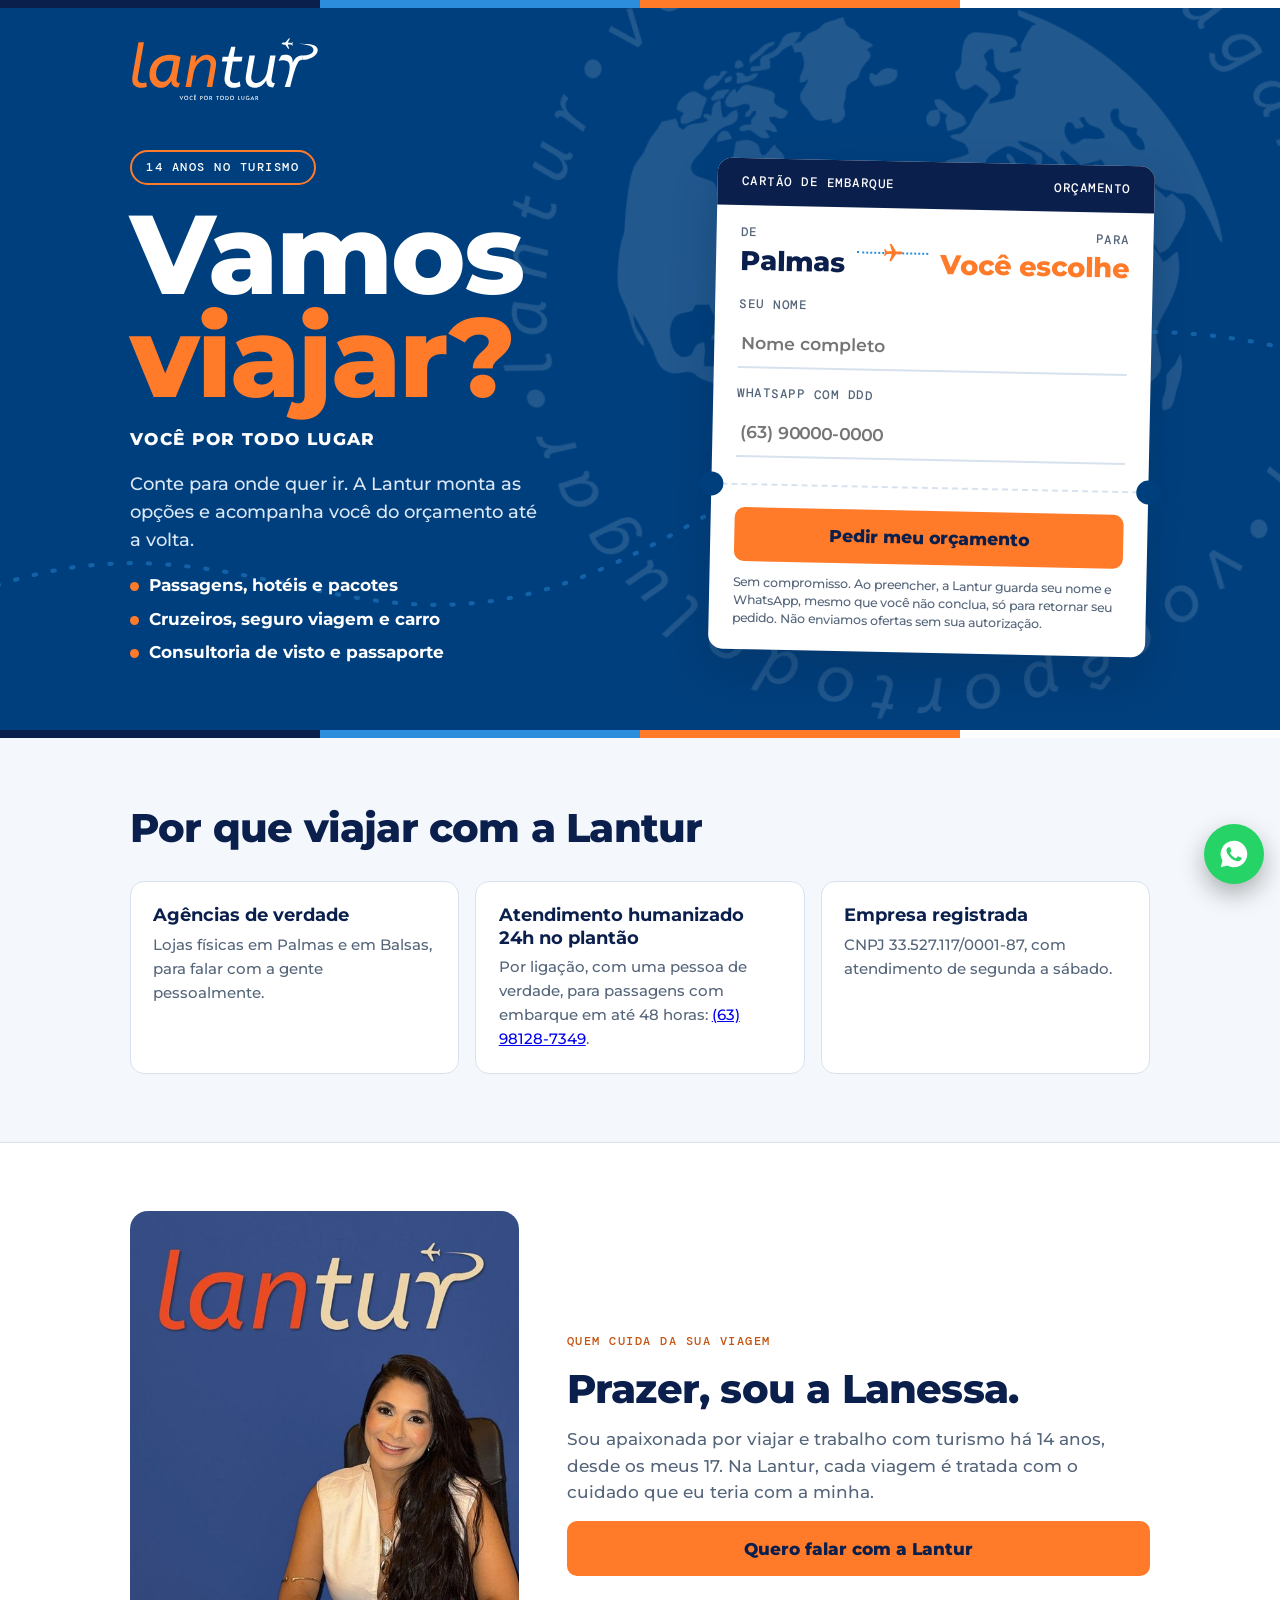
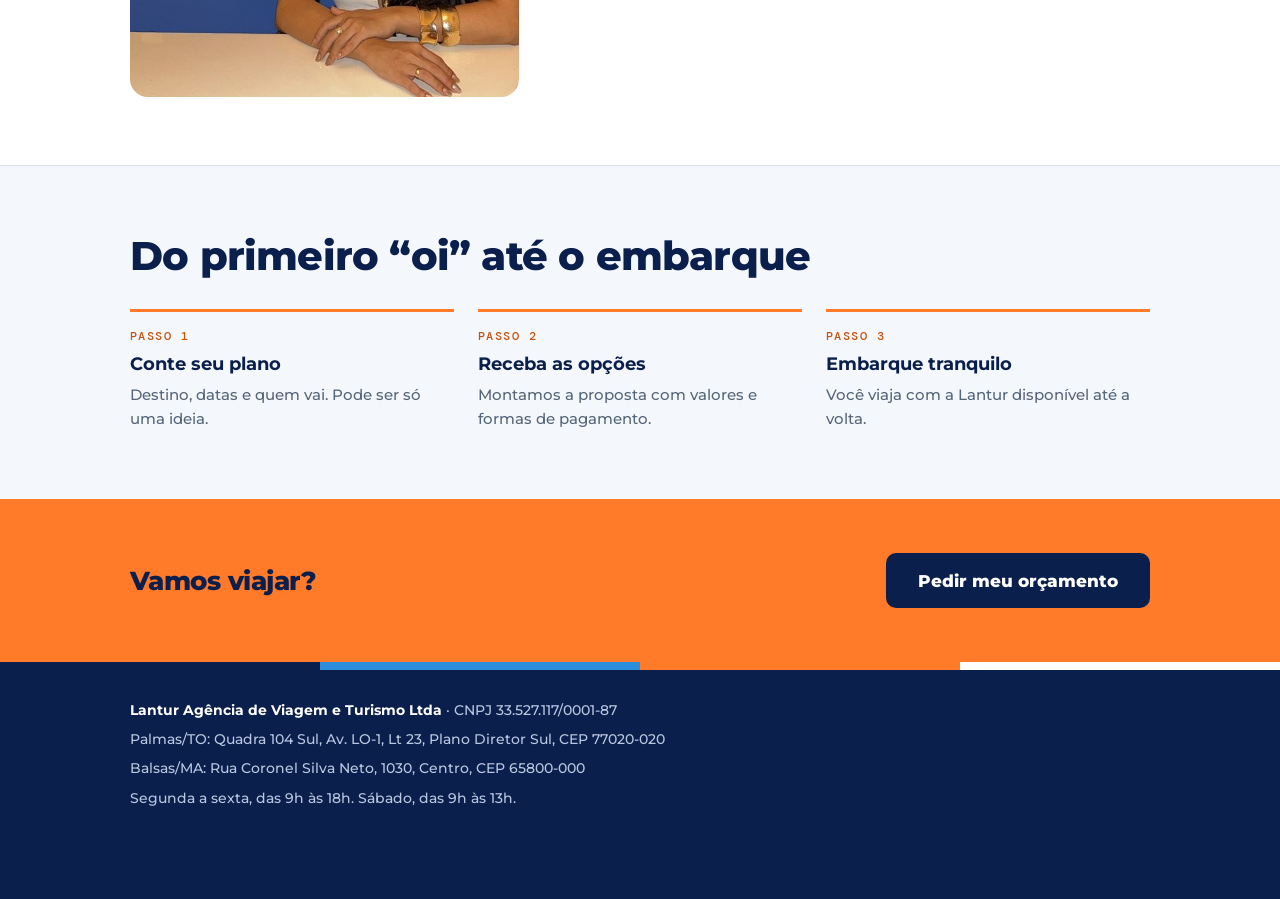
==== fale-conosco/index.html @ 26ef0f7a "Propostas com link unico, promocoes e vitrine Co-Authored-By: Claude Opus 5.5 <noreply@anthropic.com" ====
<!doctype html>
<html lang="pt-BR">
<head>
<meta charset="utf-8">
<meta name="viewport" content="width=device-width, initial-scale=1, viewport-fit=cover">
<title>Orçamento de viagem em Palmas e Balsas | Lantur</title>
<meta name="description" content="Passagens, hotéis, pacotes e cruzeiros com atendimento de verdade. Peça seu orçamento à Lantur, em Palmas/TO e Balsas/MA.">
<meta name="robots" content="noindex">
<meta name="theme-color" content="#003F7D">
<meta property="og:title" content="Orçamento de viagem com a Lantur">
<meta property="og:description" content="Conte para onde quer ir e a Lantur cuida do resto.">
<link rel="preconnect" href="https://fonts.googleapis.com">
<link rel="preconnect" href="https://fonts.gstatic.com" crossorigin>
<link rel="stylesheet" href="https://fonts.googleapis.com/css2?family=DM+Mono:wght@400;500&family=Montserrat:wght@500;700;800&display=swap">
<style>
:root{--lj:#FF7A29;--az:#0B1F4D;--azm:#003F7D;--vivo:#2B8DDB;--ceu:#bcd7f5;--papel:#f4f8fc;--linha:#d8e2ee;--suave:#55657a;--wa:#25D366;color-scheme:light}
*{box-sizing:border-box}
body{margin:0;background:var(--papel);color:var(--az);font:500 17px/1.55 Montserrat,"Segoe UI",Arial,sans-serif}
img{max-width:100%;display:block}
h1,h2,h3,p{margin:0}
h1,h2{text-wrap:balance;letter-spacing:-.02em;line-height:1.08;font-weight:800}
.wrap{max-width:1060px;margin:0 auto;padding-left:max(20px,env(safe-area-inset-left,0px));padding-right:max(20px,env(safe-area-inset-right,0px))}
.faixa{display:grid;grid-template-columns:repeat(4,1fr);height:8px}
.faixa i:nth-child(1){background:var(--az)}.faixa i:nth-child(2){background:var(--vivo)}.faixa i:nth-child(3){background:var(--lj)}.faixa i:nth-child(4){background:#fff}
.mono{font-family:"DM Mono","Courier New",monospace;letter-spacing:.12em;text-transform:uppercase;font-size:.78rem}

.hero{position:relative;overflow:hidden;background:var(--azm);color:#fff}
.hero::before{content:"";position:absolute;right:-6%;top:-18%;width:min(860px,120vw);aspect-ratio:640/626;background:url(globo.png) center/contain no-repeat;opacity:.13;transform:rotate(-12deg);pointer-events:none}
.hero svg.rota{position:absolute;inset:0;width:100%;height:100%;pointer-events:none}
.hero .wrap{position:relative;display:grid;grid-template-columns:1.1fr .9fr;gap:3rem;align-items:center;padding-block:28px 64px}
.topo{grid-column:1/-1}
.logo{width:190px}
.copy{display:grid;gap:1.1rem;min-width:0}
.selo{justify-self:start;border:2px solid var(--lj);border-radius:999px;padding:.35rem .9rem}
h1{font-size:clamp(4rem,10vw,7rem);line-height:.92}
.lema{font-weight:800;letter-spacing:.08em;text-transform:uppercase;font-size:1.05rem}
h1 span{color:var(--lj)}
.lead{font-size:1.14rem;color:#dbe8f7;max-width:34ch}
.lista{list-style:none;margin:0;padding:0;display:grid;gap:.45rem;font-weight:700}
.lista li{display:flex;gap:.6rem;align-items:baseline}
.lista li::before{content:"";flex:none;width:9px;height:9px;border-radius:50%;background:var(--lj)}

.cartao{position:relative;background:#fff;color:var(--az);border-radius:14px;box-shadow:0 22px 44px rgba(10,42,82,.32);min-width:0;transform:rotate(1.2deg)}
.cartao header{background:var(--az);color:#fff;display:flex;justify-content:space-between;gap:12px;padding:14px 24px;border-radius:14px 14px 0 0}
.voo{display:grid;grid-template-columns:auto 1fr auto;align-items:center;gap:12px;padding:18px 24px 0}
.voo b{font-size:1.7rem;font-weight:800;line-height:1}
.voo small{display:block;color:var(--suave);margin-bottom:4px}
.voo .destino{text-align:right}.voo .destino b{color:var(--lj)}
.voo i{border-top:2px dotted var(--vivo);position:relative;height:0}
.voo i svg{position:absolute;left:50%;top:-12px;margin-left:-11px;width:22px;height:22px;color:var(--lj);transform:rotate(90deg)}
.picote{position:relative;border-top:2px dashed var(--linha);margin:4px 0}
.picote::before,.picote::after{content:"";position:absolute;top:-13px;width:24px;height:24px;border-radius:50%;background:var(--azm)}
.picote::before{left:-12px}.picote::after{right:-12px}
.canhoto{padding:18px 24px 22px;display:grid;gap:12px}
form{display:block}
.campos{padding:18px 24px 22px;display:grid;gap:1rem}
form h2{font-size:1.5rem}
label{display:grid;gap:.3rem}
label span{color:var(--suave)}
input{font:600 1.08rem Montserrat,Arial,sans-serif;color:var(--az);padding:.8rem .2rem;border:0;border-bottom:2px solid var(--linha);border-radius:0;background:transparent;width:100%}
input:focus{outline:0;border-color:var(--lj)}
.btn{display:inline-flex;align-items:center;justify-content:center;width:100%;border:0;border-radius:10px;padding:1.05rem 1.2rem;background:var(--lj);color:var(--az);font:800 1.08rem Montserrat,Arial,sans-serif;cursor:pointer;text-decoration:none}
.btn:hover{filter:brightness(1.05)}
.btn:focus-visible,a:focus-visible{outline:3px solid var(--az);outline-offset:2px}
.erro{color:#b3261e;font-size:.92rem;font-weight:700}
.aviso{font-size:.78rem;line-height:1.45;color:var(--suave)}

section{padding-block:68px}
section h2{font-size:clamp(1.8rem,3.6vw,2.5rem)}
.garantias{display:grid;grid-template-columns:repeat(3,1fr);gap:1rem;margin-top:2rem}
.g{background:#fff;border:1px solid var(--linha);border-radius:14px;padding:1.4rem;display:grid;gap:.4rem;align-content:start}
.g h3{font-size:1.12rem;line-height:1.25}
.g p{color:var(--suave);font-size:.96rem}

.quem{background:#fff;border-block:1px solid var(--linha)}
.quem .wrap{display:grid;grid-template-columns:.8fr 1.2fr;gap:3rem;align-items:center}
.quem img{width:100%;aspect-ratio:4/5;object-fit:cover;object-position:50% 20%;border-radius:18px}
.quem div.t{display:grid;gap:1rem;min-width:0}
.mono.l{color:#c4530f}
.quem p{color:var(--suave)}

.passos{list-style:none;margin:2rem 0 0;padding:0;display:grid;grid-template-columns:repeat(3,1fr);gap:1.5rem;counter-reset:p}
.passos li{counter-increment:p;border-top:3px solid var(--lj);padding-top:1rem;display:grid;gap:.35rem;align-content:start}
.passos li::before{content:"Passo " counter(p);font:500 .78rem "DM Mono",monospace;letter-spacing:.12em;text-transform:uppercase;color:#c4530f}
.passos h3{font-size:1.14rem}
.passos p{color:var(--suave);font-size:.96rem}

.final{background:var(--lj);padding-block:54px}
.final .wrap{display:flex;flex-wrap:wrap;justify-content:space-between;align-items:center;gap:1.4rem}
.final .btn{width:auto;background:var(--az);color:#fff;padding-inline:2rem}
footer{background:var(--az);color:#b9c8e0;font-size:.86rem}
footer .wrap{padding-block:30px calc(90px + env(safe-area-inset-bottom,0px));display:grid;gap:.5rem}
footer strong{color:#fff}
.flut{position:fixed;right:calc(16px + env(safe-area-inset-right,0px));bottom:calc(16px + env(safe-area-inset-bottom,0px));width:60px;height:60px;border-radius:50%;background:var(--wa);display:grid;place-items:center;box-shadow:0 10px 24px rgba(0,0,0,.3);z-index:9;color:#fff}
.flut svg{width:32px;height:32px}
@media(max-width:820px){
 .lista{display:none}
 .voo b{font-size:1.2rem;white-space:nowrap}
 .cartao{transform:none}
 .hero .wrap,.quem .wrap{grid-template-columns:1fr;gap:1.8rem}
 .garantias,.passos{grid-template-columns:1fr}
 .quem img{max-height:440px}
 section{padding-block:52px}
 .lead{max-width:none}
 .final .btn{width:100%}
}
</style>
<script>
window.LANTUR_PIXEL_ID = ""; // preencher com o ID do Pixel da Meta para ativar
(function(){var id=window.LANTUR_PIXEL_ID;if(!id)return;
!function(f,b,e,v,n,t,s){if(f.fbq)return;n=f.fbq=function(){n.callMethod?n.callMethod.apply(n,arguments):n.queue.push(arguments)};if(!f._fbq)f._fbq=n;n.push=n;n.loaded=!0;n.version='2.0';n.queue=[];t=b.createElement(e);t.async=!0;t.src=v;s=b.getElementsByTagName(e)[0];s.parentNode.insertBefore(t,s)}(window,document,'script','https://connect.facebook.net/en_US/fbevents.js');
fbq('init',id);fbq('track','PageView');})();
</script>
</head>
<body>
<div class="faixa" aria-hidden="true"><i></i><i></i><i></i><i></i></div>
<main>
<div class="hero">
  <svg class="rota" viewBox="0 0 1200 700" preserveAspectRatio="none" aria-hidden="true"><path d="M-20 560C220 470 330 640 560 540S900 250 1220 330" fill="none" stroke="#2B8DDB" stroke-opacity=".45" stroke-width="4" stroke-linecap="round" stroke-dasharray="2 16"/></svg>
  <div class="wrap">
    <div class="topo"><img class="logo" src="logo.svg" width="190" alt="Lantur, você por todo lugar"></div>
    <div class="copy">
      <div class="selo mono">14 anos no turismo</div>
      <h1>Vamos <span>viajar?</span></h1>
      <p class="lema">Você por todo lugar</p>
      <p class="lead">Conte para onde quer ir. A Lantur monta as opções e acompanha você do orçamento até a volta.</p>
      <ul class="lista">
        <li>Passagens, hotéis e pacotes</li>
        <li>Cruzeiros, seguro viagem e carro</li>
        <li>Consultoria de visto e passaporte</li>
      </ul>
    </div>
    <div class="cartao" id="pedido">
      <header class="mono"><span>Cartão de embarque</span><span>Orçamento</span></header>
      <form id="form" novalidate>
        <div class="voo" aria-hidden="true"><div><small class="mono">De</small><b>Palmas</b></div><i><svg viewBox="0 0 24 24"><path fill="currentColor" d="M21 16v-2l-8-5V3.5a1.5 1.5 0 0 0-3 0V9l-8 5v2l8-2.5V19l-2 1.5V22l3.5-1 3.5 1v-1.5L13 19v-5.5z"/></svg></i><div class="destino"><small class="mono">Para</small><b>Você escolhe</b></div></div>
        <div class="campos">
        <label><span class="mono">Seu nome</span><input id="nome" name="name" autocomplete="name" placeholder="Nome completo" required></label>
        <label><span class="mono">WhatsApp com DDD</span><input id="whats" name="tel" type="tel" inputmode="tel" autocomplete="tel" placeholder="(63) 90000-0000" required></label>
        <div class="erro" id="erro" role="alert" hidden></div>
        </div>
        <div class="picote" aria-hidden="true"></div>
        <div class="canhoto">
        <button class="btn" type="submit">Pedir meu orçamento</button>
        <p class="aviso">Sem compromisso. Ao preencher, a Lantur guarda seu nome e WhatsApp, mesmo que você não conclua, só para retornar seu pedido. Não enviamos ofertas sem sua autorização.</p>
        </div>
      </form>
    </div>
  </div>
  <div class="faixa" aria-hidden="true"><i></i><i></i><i></i><i></i></div>
</div>

<section>
  <div class="wrap">
    <h2>Por que viajar com a Lantur</h2>
    <div class="garantias">
      <div class="g"><h3>Agências de verdade</h3><p>Lojas físicas em Palmas e em Balsas, para falar com a gente pessoalmente.</p></div>
      <div class="g"><h3>Atendimento humanizado 24h no plantão</h3><p>Por ligação, com uma pessoa de verdade, para passagens com embarque em até 48 horas: <a href="tel:+5563981287349">(63) 98128-7349</a>.</p></div>
      <div class="g"><h3>Empresa registrada</h3><p>CNPJ 33.527.117/0001-87, com atendimento de segunda a sábado.</p></div>
    </div>
  </div>
</section>

<section class="quem">
  <div class="wrap">
    <img src="lanessa.jpg" alt="Lanessa Vilela, da Lantur" loading="lazy">
    <div class="t">
      <div class="mono l">Quem cuida da sua viagem</div>
      <h2>Prazer, sou a Lanessa.</h2>
      <p>Sou apaixonada por viajar e trabalho com turismo há 14 anos, desde os meus 17. Na Lantur, cada viagem é tratada com o cuidado que eu teria com a minha.</p>
      <div><a class="btn" href="#pedido">Quero falar com a Lantur</a></div>
    </div>
  </div>
</section>

<section>
  <div class="wrap">
    <h2>Do primeiro “oi” até o embarque</h2>
    <ol class="passos">
      <li><h3>Conte seu plano</h3><p>Destino, datas e quem vai. Pode ser só uma ideia.</p></li>
      <li><h3>Receba as opções</h3><p>Montamos a proposta com valores e formas de pagamento.</p></li>
      <li><h3>Embarque tranquilo</h3><p>Você viaja com a Lantur disponível até a volta.</p></li>
    </ol>
  </div>
</section>

<div class="final">
  <div class="wrap">
    <h2>Vamos viajar?</h2>
    <a class="btn" href="#pedido">Pedir meu orçamento</a>
  </div>
</div>
</main>
<footer>
  <div class="faixa" aria-hidden="true"><i></i><i></i><i></i><i></i></div>
  <div class="wrap">
    <div><strong>Lantur Agência de Viagem e Turismo Ltda</strong> · CNPJ 33.527.117/0001-87</div>
    <div>Palmas/TO: Quadra 104 Sul, Av. LO-1, Lt 23, Plano Diretor Sul, CEP 77020-020</div>
    <div>Balsas/MA: Rua Coronel Silva Neto, 1030, Centro, CEP 65800-000</div>
    <div>Segunda a sexta, das 9h às 18h. Sábado, das 9h às 13h.</div>
  </div>
</footer>
<a class="flut" id="flut" href="https://wa.me/5563981287349" target="_blank" rel="noopener" aria-label="Falar no WhatsApp">
  <svg viewBox="0 0 24 24" aria-hidden="true"><path fill="currentColor" d="M12 2a10 10 0 0 0-8.6 15.1L2 22l5-1.3A10 10 0 1 0 12 2Zm5.3 14.1c-.2.6-1.3 1.2-1.8 1.2-.5.1-1 .2-3.3-.7-2.8-1.1-4.6-4-4.7-4.2-.1-.2-1.1-1.5-1.1-2.9s.7-2 1-2.3c.2-.3.5-.3.7-.3h.5c.2 0 .4 0 .6.5l.8 2c.1.2.1.4 0 .5l-.4.6-.4.4c-.1.2-.3.3-.1.6.2.3.8 1.3 1.7 2.1 1.2 1 2.1 1.3 2.4 1.5.3.1.5.1.6-.1l.9-1.1c.2-.3.4-.2.6-.1l1.9.9c.3.1.5.2.5.3.1.2.1.7-.1 1.3Z"/></svg>
</a>
<script>
(function(){
  var URL_CRM="https://juoikznsufmbwemygtsh.supabase.co/rest/v1/rpc/registrar_lead";
  var CHAVE="sb_publishable_pNLoqD1Ta_4TkoHgZo8NYw__md2RpqN";
  var NUM="5563981287349";
  var q=new URLSearchParams(location.search);
  var camp=(q.get("utm_campaign")||q.get("campanha")||"").trim().slice(0,60);
  var fonte=(q.get("utm_source")||"").trim().slice(0,30);
  var origem=(camp||fonte)?"Anúncio: "+[fonte,camp].filter(Boolean).join(" / "):"Página de orçamento";
  var nome=document.getElementById("nome"),whats=document.getElementById("whats"),erro=document.getElementById("erro"),form=document.getElementById("form");
  function dados(c){return{origem:origem,concluido:c,nome:nome.value.trim(),whatsapp:whats.value.trim(),mensagem:camp?"Campanha: "+camp:""};}
  function salvar(c){
    if(whats.value.replace(/\D/g,"").length<10)return;
    try{fetch(URL_CRM,{method:"POST",keepalive:true,headers:{"Content-Type":"application/json","apikey":CHAVE},body:JSON.stringify({d:dados(c)})}).catch(function(){});}catch(e){}
  }
  form.addEventListener("focusout",function(){salvar(false);});
  form.addEventListener("submit",function(e){
    e.preventDefault();
    var m=nome.value.trim().length<3?"Escreva seu nome.":whats.value.replace(/\D/g,"").length<10?"Informe seu WhatsApp com DDD.":"";
    erro.hidden=!m;erro.textContent=m;
    if(m)return;
    salvar(true);
    if(window.fbq)fbq("track","Lead");
    var t="Olá, Lantur! Meu nome é "+nome.value.trim()+" e quero um orçamento de viagem.";
    location.href="https://wa.me/"+NUM+"?text="+encodeURIComponent(t);
  });
})();
</script>
</body>
</html>
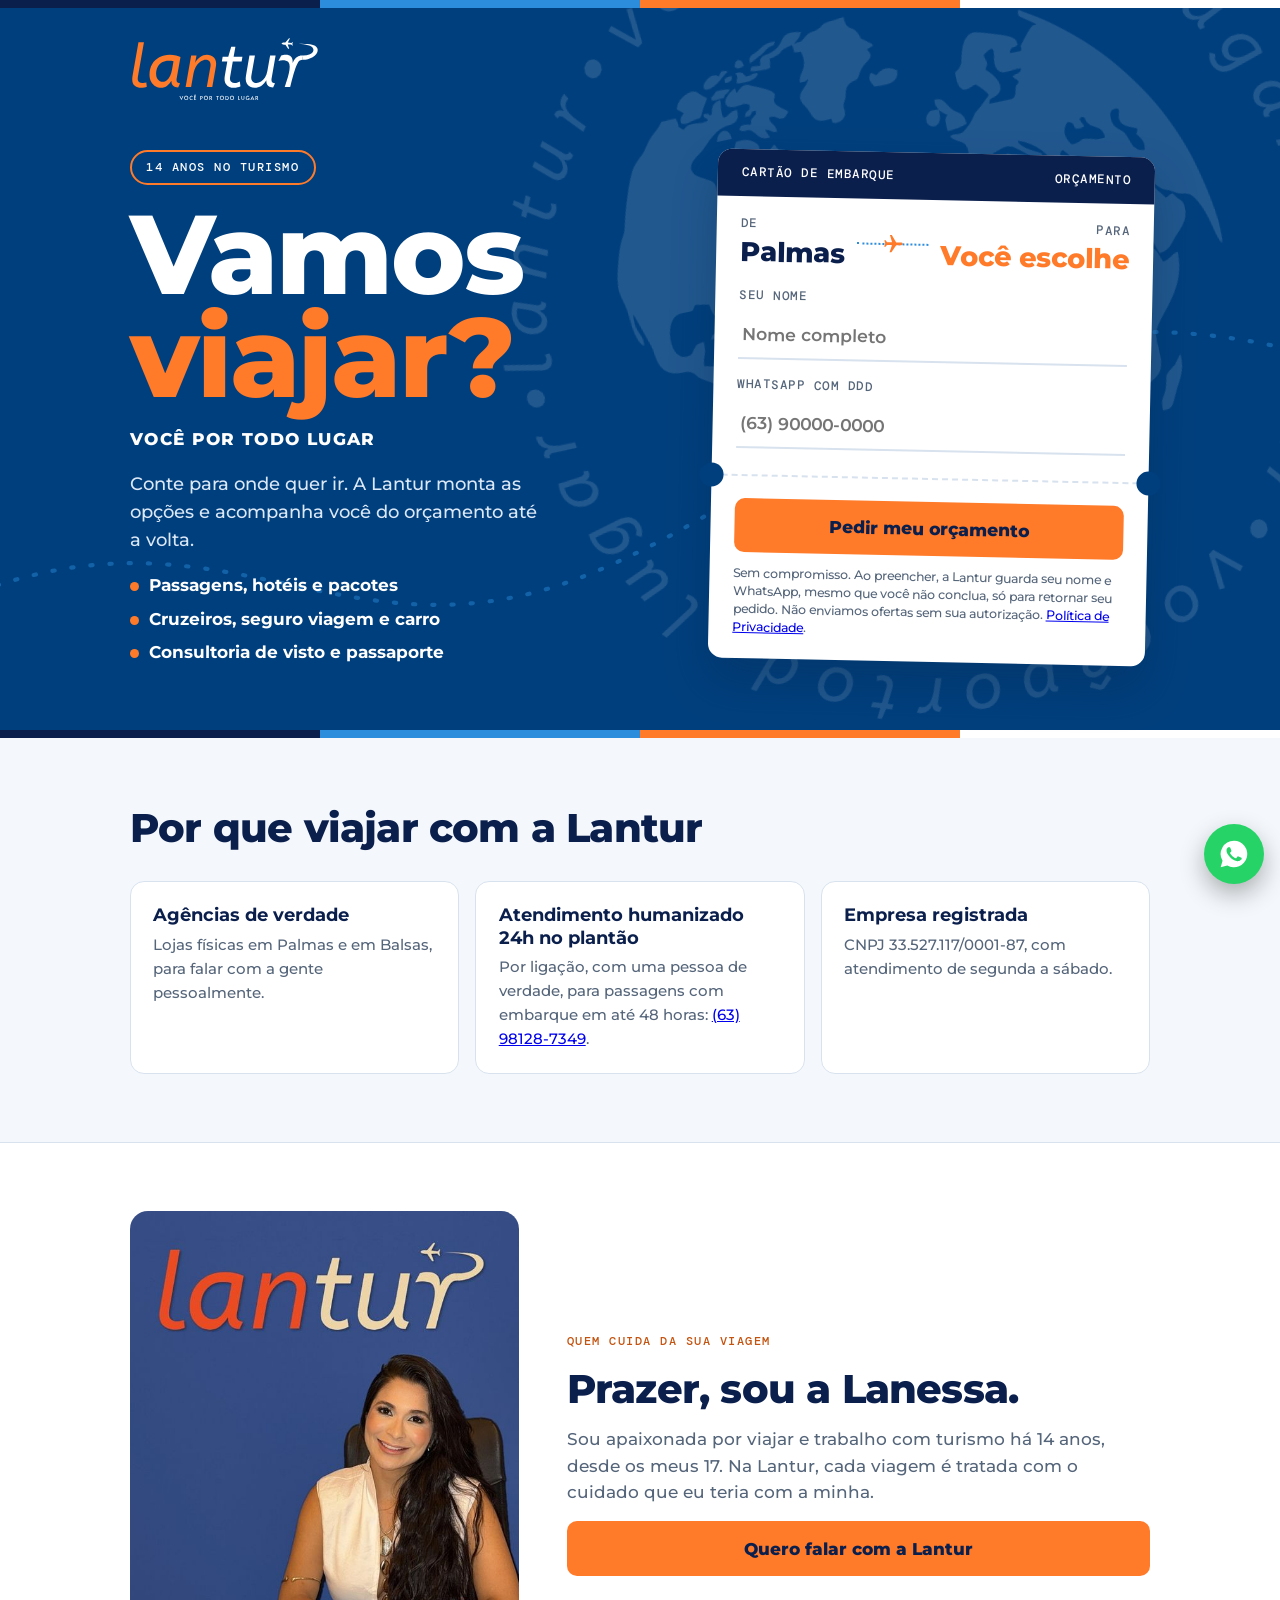
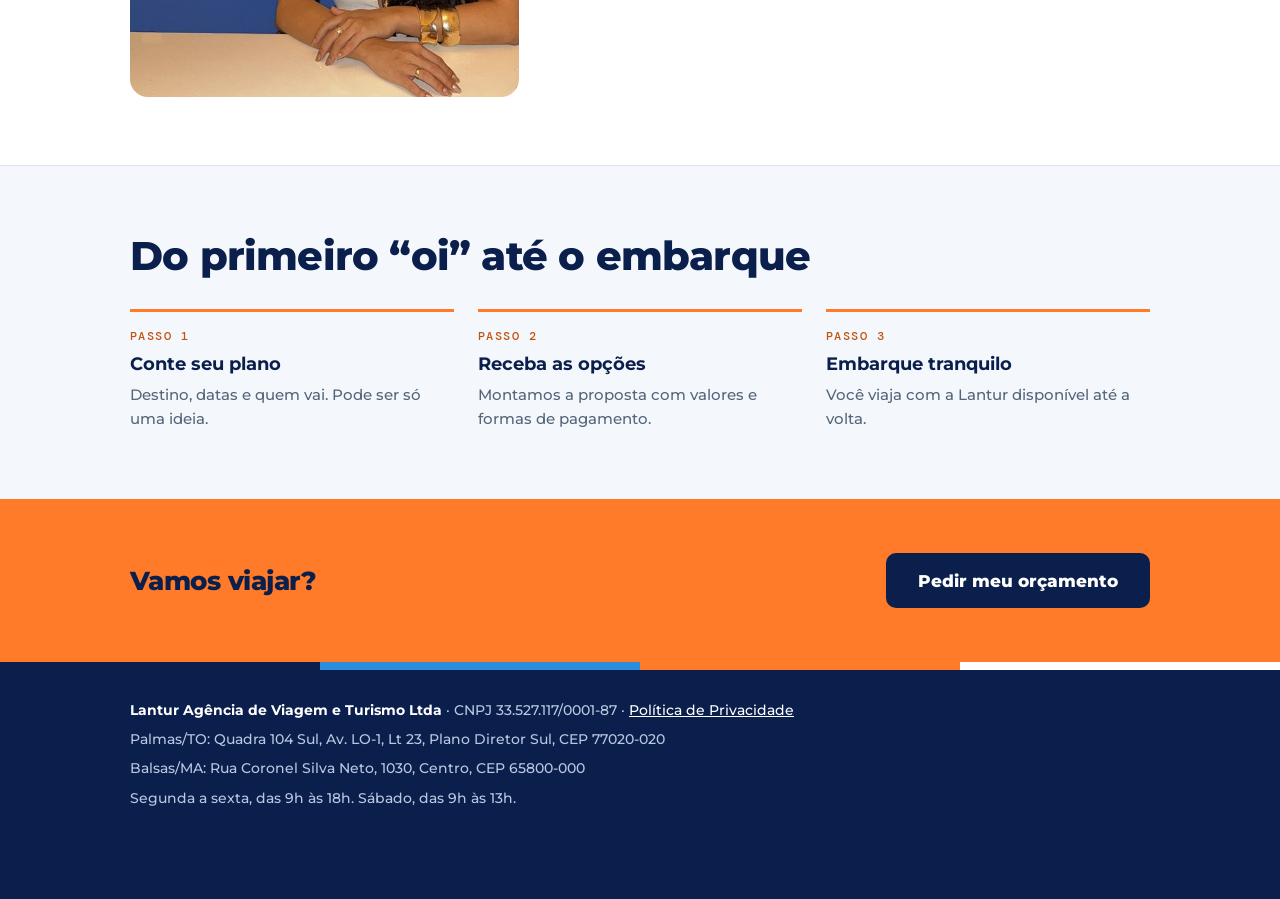
==== commit 45d65afc: "Politica de privacidade Co-Authored-By: Claude Opus 5.5 <noreply@anthropic.com> Claude-Session: http" ====
--- a/fale-conosco/index.html
+++ b/fale-conosco/index.html
@@ -142,7 +142,7 @@
         <div class="picote" aria-hidden="true"></div>
         <div class="canhoto">
         <button class="btn" type="submit">Pedir meu orçamento</button>
-        <p class="aviso">Sem compromisso. Ao preencher, a Lantur guarda seu nome e WhatsApp, mesmo que você não conclua, só para retornar seu pedido. Não enviamos ofertas sem sua autorização.</p>
+        <p class="aviso">Sem compromisso. Ao preencher, a Lantur guarda seu nome e WhatsApp, mesmo que você não conclua, só para retornar seu pedido. Não enviamos ofertas sem sua autorização. <a href="../privacidade/">Política de Privacidade</a>.</p>
         </div>
       </form>
     </div>
@@ -194,7 +194,7 @@
 <footer>
   <div class="faixa" aria-hidden="true"><i></i><i></i><i></i><i></i></div>
   <div class="wrap">
-    <div><strong>Lantur Agência de Viagem e Turismo Ltda</strong> · CNPJ 33.527.117/0001-87</div>
+    <div><strong>Lantur Agência de Viagem e Turismo Ltda</strong> · CNPJ 33.527.117/0001-87 · <a href="../privacidade/" style="color:#fff">Política de Privacidade</a></div>
     <div>Palmas/TO: Quadra 104 Sul, Av. LO-1, Lt 23, Plano Diretor Sul, CEP 77020-020</div>
     <div>Balsas/MA: Rua Coronel Silva Neto, 1030, Centro, CEP 65800-000</div>
     <div>Segunda a sexta, das 9h às 18h. Sábado, das 9h às 13h.</div>
